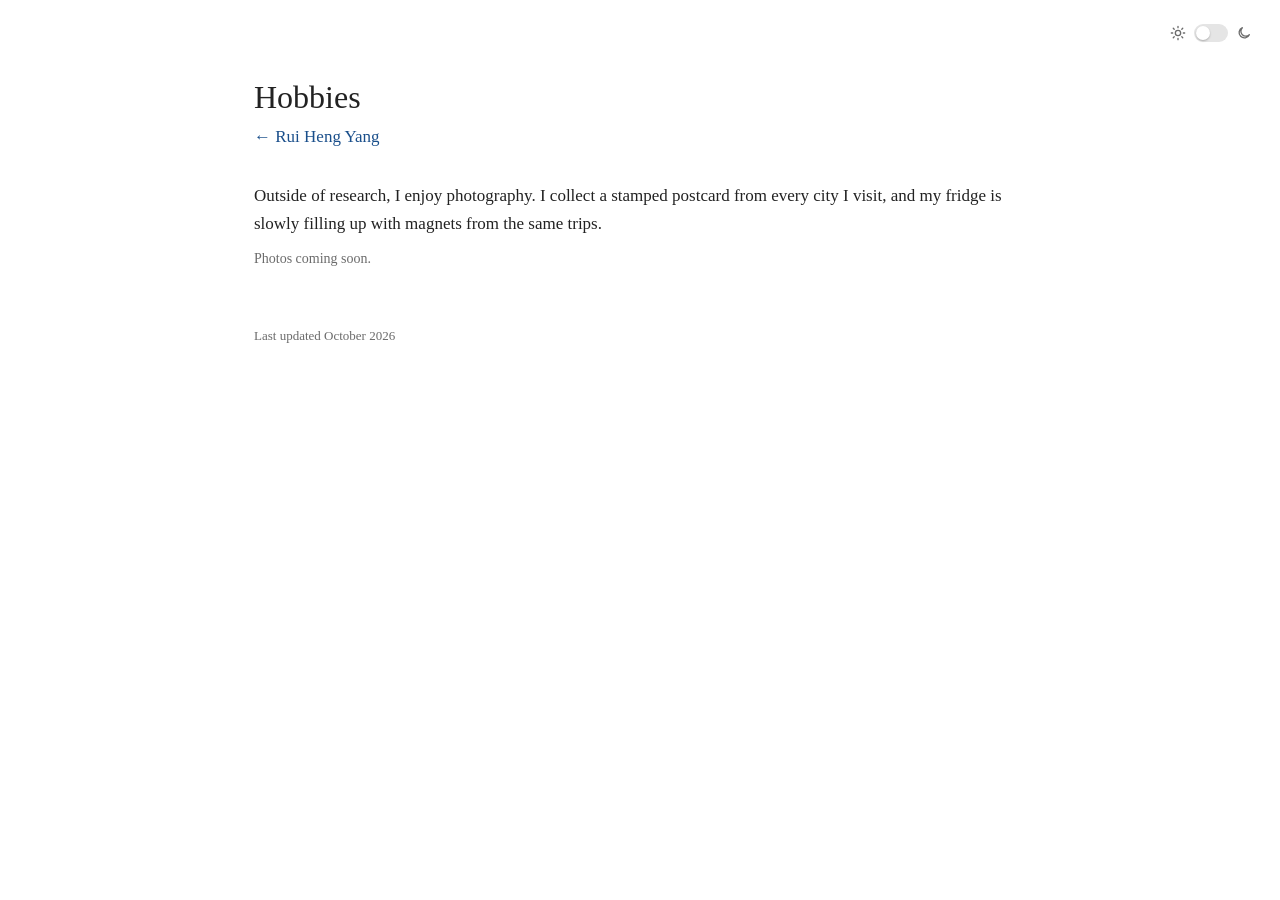
==== hobbies.html @ 36d46422 "Website: move Hobbies to its own page, linked from header" ====
<!doctype html>
<!-- Author: Rui Heng Yang -->
<html lang="en">
<head>
  <meta charset="utf-8">
  <meta name="viewport" content="width=device-width, initial-scale=1">
  <title>Hobbies · Rui Heng Yang</title>
  <meta name="description" content="Hobbies of Rui Heng Yang: photography, postcards, and fridge magnets.">
  <link rel="canonical" href="https://rhyang6.github.io/hobbies.html">
  <link rel="icon" href="assets/favicon.svg" type="image/svg+xml">
  <link rel="stylesheet" href="styles.css">
  <script>
    // Apply the saved or system theme before first paint to avoid a flash.
    (function () {
      let saved = null;
      try { saved = localStorage.getItem("theme"); } catch { /* storage blocked: use system theme */ }
      const dark = saved ? saved === "dark" : matchMedia("(prefers-color-scheme: dark)").matches;
      document.documentElement.dataset.theme = dark ? "dark" : "light";
    })();
  </script>
</head>
<body>
  <button type="button" id="theme-toggle" class="theme-toggle" role="switch" aria-label="Dark mode">
    <svg class="icon" viewBox="0 0 24 24" aria-hidden="true"><circle cx="12" cy="12" r="4"/><path d="M12 2v2M12 20v2M4.9 4.9l1.4 1.4M17.7 17.7l1.4 1.4M2 12h2M20 12h2M4.9 19.1l1.4-1.4M17.7 6.3l1.4-1.4"/></svg>
    <span class="track"><span class="knob"></span></span>
    <svg class="icon" viewBox="0 0 24 24" aria-hidden="true"><path d="M20 14.5A8 8 0 1 1 9.5 4a6.5 6.5 0 0 0 10.5 10.5z"/></svg>
  </button>
  <main>
    <header>
      <h1>Hobbies</h1>
      <p class="contact"><a href="index.html">&larr; Rui Heng Yang</a></p>
    </header>

    <section>
      <p>
        Outside of research, I enjoy photography. I collect a stamped postcard from every city I visit, and my
        fridge is slowly filling up with magnets from the same trips.
      </p>
      <p class="note">Photos coming soon.</p>
    </section>

    <footer>Last updated October 2026</footer>
  </main>
  <script>
    // Same theme switch as the main page (main.js), without the publication rendering.
    const toggle = document.querySelector("#theme-toggle");
    const label = () => { toggle.setAttribute("aria-checked", String(document.documentElement.dataset.theme === "dark")); };
    toggle.addEventListener("click", () => {
      const next = document.documentElement.dataset.theme === "dark" ? "light" : "dark";
      document.documentElement.dataset.theme = next;
      label();
      try { localStorage.setItem("theme", next); } catch { /* storage blocked: theme just won't persist */ }
    });
    label();
  </script>
</body>
</html>
---- styles.css ----
/* Author: Rui Heng Yang */
:root {
  --bg: #ffffff;
  --text: #222222;
  --muted: #6b6b6b;
  --rule: #e5e5e5;
  --link: #1a4f8b;
  --font: "Charter", "Bitstream Charter", "Sitka Text", Cambria, Georgia, serif;
}
[data-theme="dark"] { --bg: #161616; --text: #e4e4e4; --muted: #9a9a9a; --rule: #2e2e2e; --link: #8fb8e8; }

* { box-sizing: border-box; }
body { margin: 0; background: var(--bg); color: var(--text); font: 17px/1.6 var(--font); }
main { max-width: 820px; margin: 0 auto; padding: 72px 24px 48px; }
a { color: var(--link); text-decoration: none; }
a:hover { text-decoration: underline; }
p { margin: 0 0 1em; }

header { margin-bottom: 32px; }
h1 { font-size: 32px; font-weight: 400; margin: 0; }
.meta { color: var(--muted); margin: 2px 0 10px; }
.contact a { margin-right: 18px; }
.theme-toggle {
  position: fixed; top: 20px; right: 24px; display: flex; align-items: center; gap: 8px;
  background: none; border: 0; padding: 4px; cursor: pointer; color: var(--muted);
}
.theme-toggle:hover { color: var(--text); }
.theme-toggle .icon { width: 16px; height: 16px; fill: none; stroke: currentColor; stroke-width: 2; stroke-linecap: round; stroke-linejoin: round; }
.track { position: relative; width: 34px; height: 18px; border-radius: 9px; background: var(--rule); transition: background .2s; }
.knob {
  position: absolute; top: 2px; left: 2px; width: 14px; height: 14px; border-radius: 50%;
  background: var(--bg); box-shadow: 0 1px 2px rgba(0,0,0,.25); transition: transform .2s;
}
[data-theme="dark"] .track { background: var(--link); }
[data-theme="dark"] .knob { transform: translateX(16px); }

/* Sidebar: fixed section links, shown only when there is room beside the content column. */
.sidebar {
  position: fixed; top: 72px; left: max(24px, calc(50% - 410px - 200px)); width: 160px;
  display: flex; flex-direction: column; border-left: 1px solid var(--rule); font-size: 15px;
}
.sidebar a { color: var(--muted); padding: 4px 0 4px 14px; margin-left: -1px; border-left: 2px solid transparent; }
.sidebar a:hover { color: var(--text); text-decoration: none; }
.sidebar a.current { color: var(--link); border-left-color: var(--link); }
.sidebar .sidebar-name { color: var(--text); font-size: 16px; margin-bottom: 10px; }
html { scroll-behavior: smooth; }
section { scroll-margin-top: 24px; }
/* Section links under the header replace the sidebar when there is no room for it. */
.topnav { display: none; flex-wrap: wrap; gap: 4px 16px; margin-top: 14px; padding-top: 10px; border-top: 1px solid var(--rule); font-size: 15px; }
.topnav a { color: var(--muted); }
.topnav a:hover { color: var(--text); text-decoration: none; }
@media (max-width: 1260px) { .sidebar { display: none; } .topnav { display: flex; } }

h2 {
  font-size: 13px; font-weight: 600; letter-spacing: .08em; text-transform: uppercase;
  color: var(--link); margin: 48px 0 16px; padding-bottom: 6px; border-bottom: 1px solid var(--rule);
}
.note { color: var(--muted); font-size: 14px; margin-top: -6px; }

/* Selected work */
.cards { display: grid; grid-template-columns: repeat(3, 1fr); gap: 14px; }
.card {
  border: 1px solid var(--rule); border-radius: 8px; padding: 0 16px 16px; display: flex; flex-direction: column;
  overflow: hidden; transition: border-color .15s, transform .15s;
}
.card:hover { border-color: var(--link); transform: translateY(-2px); }
.card-fig {
  margin: 0 -16px 14px; height: 150px; background: #fff; border: 0; border-bottom: 1px solid var(--rule);
  display: block; width: calc(100% + 32px); padding: 10px; cursor: zoom-in; font: inherit; overflow: hidden;
}
/* Fixed pixel height: percentage heights inside a <button> do not resolve in Safari. */
.card-fig img { display: block; width: 100%; height: 129px; object-fit: contain; }
#lightbox { border: 0; padding: 36px 16px 16px; background: #fff; border-radius: 8px; max-width: 94vw; max-height: 92vh; cursor: zoom-out; }
#lightbox::backdrop { background: rgba(0, 0, 0, .7); }
#lightbox img { display: block; max-width: calc(94vw - 32px); max-height: calc(92vh - 52px); }
.lightbox-close { position: absolute; top: 6px; right: 8px; border: 0; background: none; font-size: 28px; line-height: 1; color: #555; cursor: pointer; }
.lightbox-close:hover { color: #000; }
.card-venue { font-size: 13px; color: var(--muted); margin: 0 0 4px; }
.card h3 { font-size: 18px; font-weight: 600; margin: 0 0 8px; line-height: 1.3; }
.card p { font-size: 15px; line-height: 1.5; }
.card > p:nth-of-type(2) { flex: 1; }

/* Lists */
.list { list-style: none; padding: 0; margin: 0; }
.list > li { margin-bottom: 18px; font-size: 15px; line-height: 1.5; color: var(--muted); }
.title { color: var(--text); font-weight: 600; font-size: 16px; }
.paper-link { color: inherit; }
.paper-link:hover { color: var(--link); }
.me { color: var(--text); text-decoration: underline; text-underline-offset: 2px; }
.venue { font-style: italic; }
.row { display: flex; justify-content: space-between; gap: 16px; color: var(--text); }
.dates { color: var(--muted); white-space: nowrap; }
.sub { color: var(--muted); }

@media (prefers-reduced-motion: reduce) {
  html { scroll-behavior: auto; }
  *, *::before, *::after { transition: none !important; }
  .card:hover { transform: none; }
}

footer { margin-top: 56px; font-size: 13px; color: var(--muted); }

@media (max-width: 720px) {
  main { padding-top: 40px; }
  .cards { grid-template-columns: 1fr; }
  .row { flex-direction: column; gap: 0; }
}
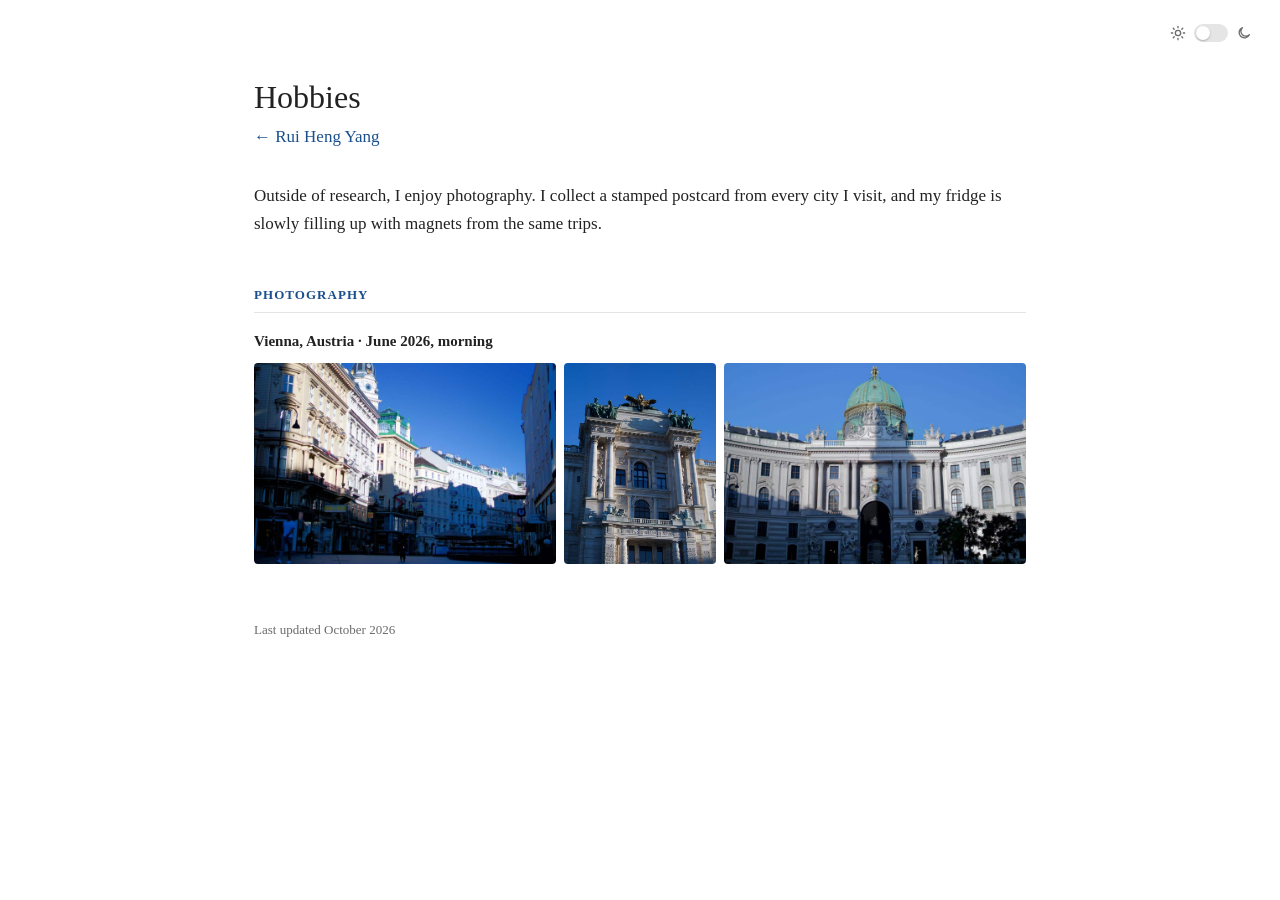
==== commit c372d2b2: "Hobbies: Vienna photos" ====
--- a/hobbies.html
+++ b/hobbies.html
@@ -36,7 +36,16 @@
         Outside of research, I enjoy photography. I collect a stamped postcard from every city I visit, and my
         fridge is slowly filling up with magnets from the same trips.
       </p>
-      <p class="note">Photos coming soon.</p>
+    </section>
+
+    <section>
+      <h2>Photography</h2>
+      <h3 class="album">Vienna, Austria · June 2026, morning</h3>
+      <div class="photo-row">
+        <a href="assets/photos/vienna-graben.jpg" target="_blank" style="flex: 1.5"><img src="assets/photos/vienna-graben.jpg" alt="Graben street in Vienna in morning light" width="1440" height="960" loading="lazy"></a>
+        <a href="assets/photos/vienna-library.jpg" target="_blank" style="flex: 0.749"><img src="assets/photos/vienna-library.jpg" alt="Statues and a gilded eagle on the Neue Burg facade" width="1079" height="1440" loading="lazy"></a>
+        <a href="assets/photos/vienna-hofburg.jpg" target="_blank" style="flex: 1.5"><img src="assets/photos/vienna-hofburg.jpg" alt="Domed Michaelertrakt entrance of the Hofburg" width="1440" height="960" loading="lazy"></a>
+      </div>
     </section>
 
     <footer>Last updated October 2026</footer>
--- a/styles.css
+++ b/styles.css
@@ -57,6 +57,16 @@
 }
 .note { color: var(--muted); font-size: 14px; margin-top: -6px; }
 
+/* Hobbies photo rows: flex-grow set to each photo's aspect ratio so all photos in a row share one height. */
+.album { font-size: 15px; font-weight: 600; margin: 0 0 10px; }
+.photo-row { display: flex; gap: 8px; margin-bottom: 28px; }
+.photo-row a { display: block; min-width: 0; }
+.photo-row img { display: block; width: 100%; height: auto; border-radius: 4px; }
+
+/* About: portrait floated beside the bio; the section clears it so the next heading starts below. */
+#about { display: flow-root; }
+.profile { float: right; width: 170px; height: auto; margin: 4px 0 12px 28px; border-radius: 6px; }
+
 /* Selected work */
 .cards { display: grid; grid-template-columns: repeat(3, 1fr); gap: 14px; }
 .card {
@@ -101,7 +111,9 @@
 footer { margin-top: 56px; font-size: 13px; color: var(--muted); }
 
 @media (max-width: 720px) {
+  .photo-row { flex-direction: column; }
   main { padding-top: 40px; }
   .cards { grid-template-columns: 1fr; }
   .row { flex-direction: column; gap: 0; }
+  .profile { width: 120px; margin-left: 18px; }
 }
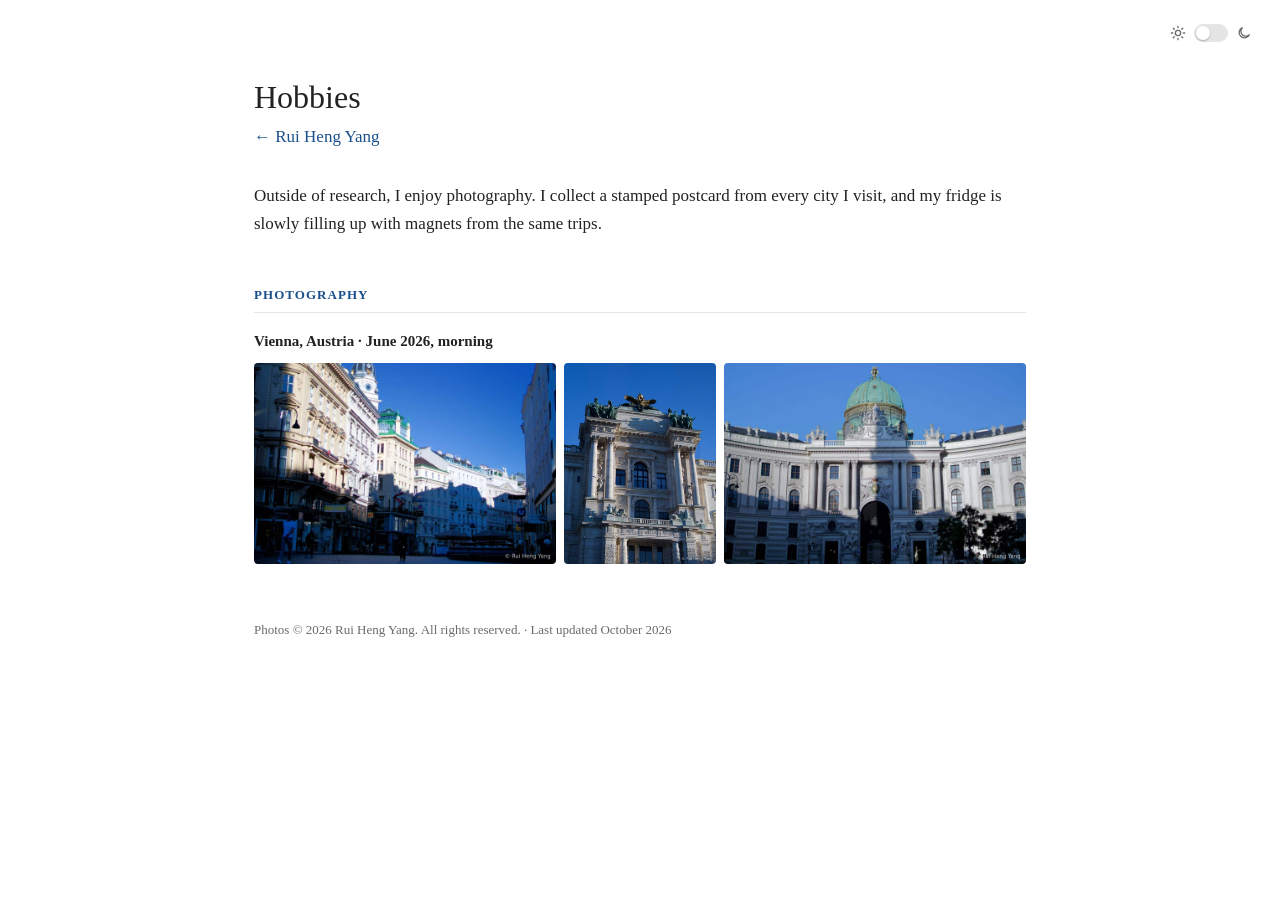
==== commit 96e80e10: "Hobbies: watermark photos, copyright notice" ====
--- a/hobbies.html
+++ b/hobbies.html
@@ -48,7 +48,7 @@
       </div>
     </section>
 
-    <footer>Last updated October 2026</footer>
+    <footer>Photos © 2026 Rui Heng Yang. All rights reserved. · Last updated October 2026</footer>
   </main>
   <script>
     // Same theme switch as the main page (main.js), without the publication rendering.
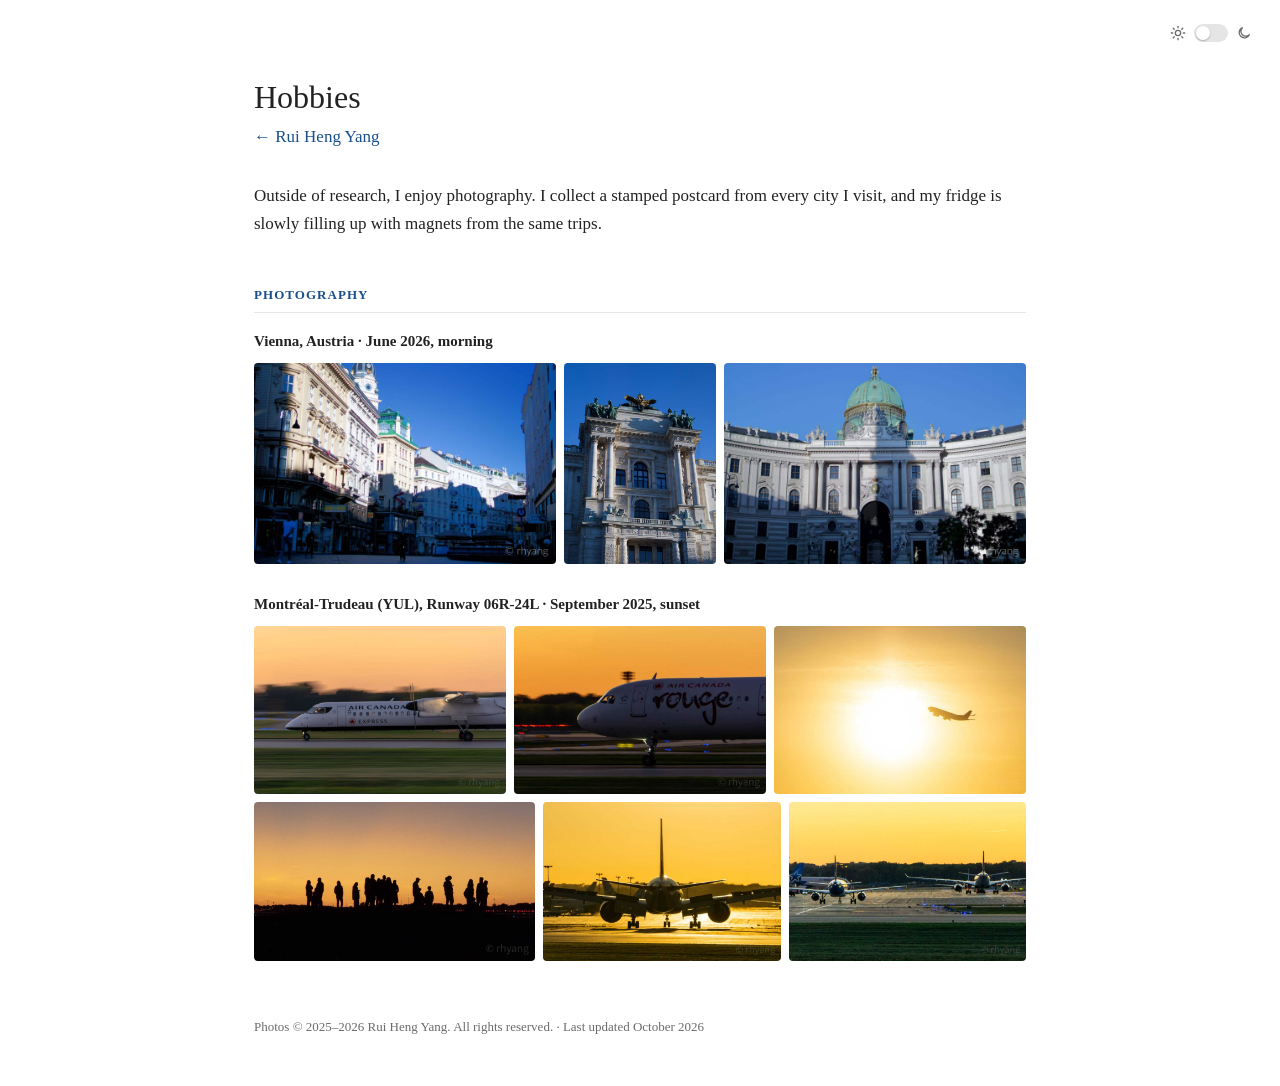
==== commit 8ca27e16: "Hobbies: Montreal YUL photos; watermark as rhyang" ====
--- a/hobbies.html
+++ b/hobbies.html
@@ -46,9 +46,21 @@
         <a href="assets/photos/vienna-library.jpg" target="_blank" style="flex: 0.749"><img src="assets/photos/vienna-library.jpg" alt="Statues and a gilded eagle on the Neue Burg facade" width="1079" height="1440" loading="lazy"></a>
         <a href="assets/photos/vienna-hofburg.jpg" target="_blank" style="flex: 1.5"><img src="assets/photos/vienna-hofburg.jpg" alt="Domed Michaelertrakt entrance of the Hofburg" width="1440" height="960" loading="lazy"></a>
       </div>
+
+      <h3 class="album">Montréal-Trudeau (YUL), Runway 06R-24L · September 2025, sunset</h3>
+      <div class="photo-row">
+        <a href="assets/photos/yul-express.jpg" target="_blank" style="flex: 1.5"><img src="assets/photos/yul-express.jpg" alt="Air Canada Express turboprop panned on the runway at sunset" width="1620" height="1080" loading="lazy"></a>
+        <a href="assets/photos/yul-rouge.jpg" target="_blank" style="flex: 1.5"><img src="assets/photos/yul-rouge.jpg" alt="Air Canada Rouge jet nose against an orange sky" width="1619" height="1080" loading="lazy"></a>
+        <a href="assets/photos/yul-takeoff.jpg" target="_blank" style="flex: 1.5"><img src="assets/photos/yul-takeoff.jpg" alt="Jet climbing past the setting sun" width="1620" height="1080" loading="lazy"></a>
+      </div>
+      <div class="photo-row">
+        <a href="assets/photos/yul-spotters.jpg" target="_blank" style="flex: 1.775"><img src="assets/photos/yul-spotters.jpg" alt="Silhouettes of plane spotters at dusk" width="1917" height="1080" loading="lazy"></a>
+        <a href="assets/photos/yul-tail.jpg" target="_blank" style="flex: 1.5"><img src="assets/photos/yul-tail.jpg" alt="Widebody jet from behind on the runway in golden light" width="1620" height="1080" loading="lazy"></a>
+        <a href="assets/photos/yul-queue.jpg" target="_blank" style="flex: 1.5"><img src="assets/photos/yul-queue.jpg" alt="Jets lined up on the taxiway at sunset" width="1619" height="1080" loading="lazy"></a>
+      </div>
     </section>
 
-    <footer>Photos © 2026 Rui Heng Yang. All rights reserved. · Last updated October 2026</footer>
+    <footer>Photos © 2025–2026 Rui Heng Yang. All rights reserved. · Last updated October 2026</footer>
   </main>
   <script>
     // Same theme switch as the main page (main.js), without the publication rendering.
--- a/styles.css
+++ b/styles.css
@@ -59,7 +59,8 @@
 
 /* Hobbies photo rows: flex-grow set to each photo's aspect ratio so all photos in a row share one height. */
 .album { font-size: 15px; font-weight: 600; margin: 0 0 10px; }
-.photo-row { display: flex; gap: 8px; margin-bottom: 28px; }
+.photo-row { display: flex; gap: 8px; margin-bottom: 8px; }
+.album:not(:first-of-type) { margin-top: 28px; }
 .photo-row a { display: block; min-width: 0; }
 .photo-row img { display: block; width: 100%; height: auto; border-radius: 4px; }
 
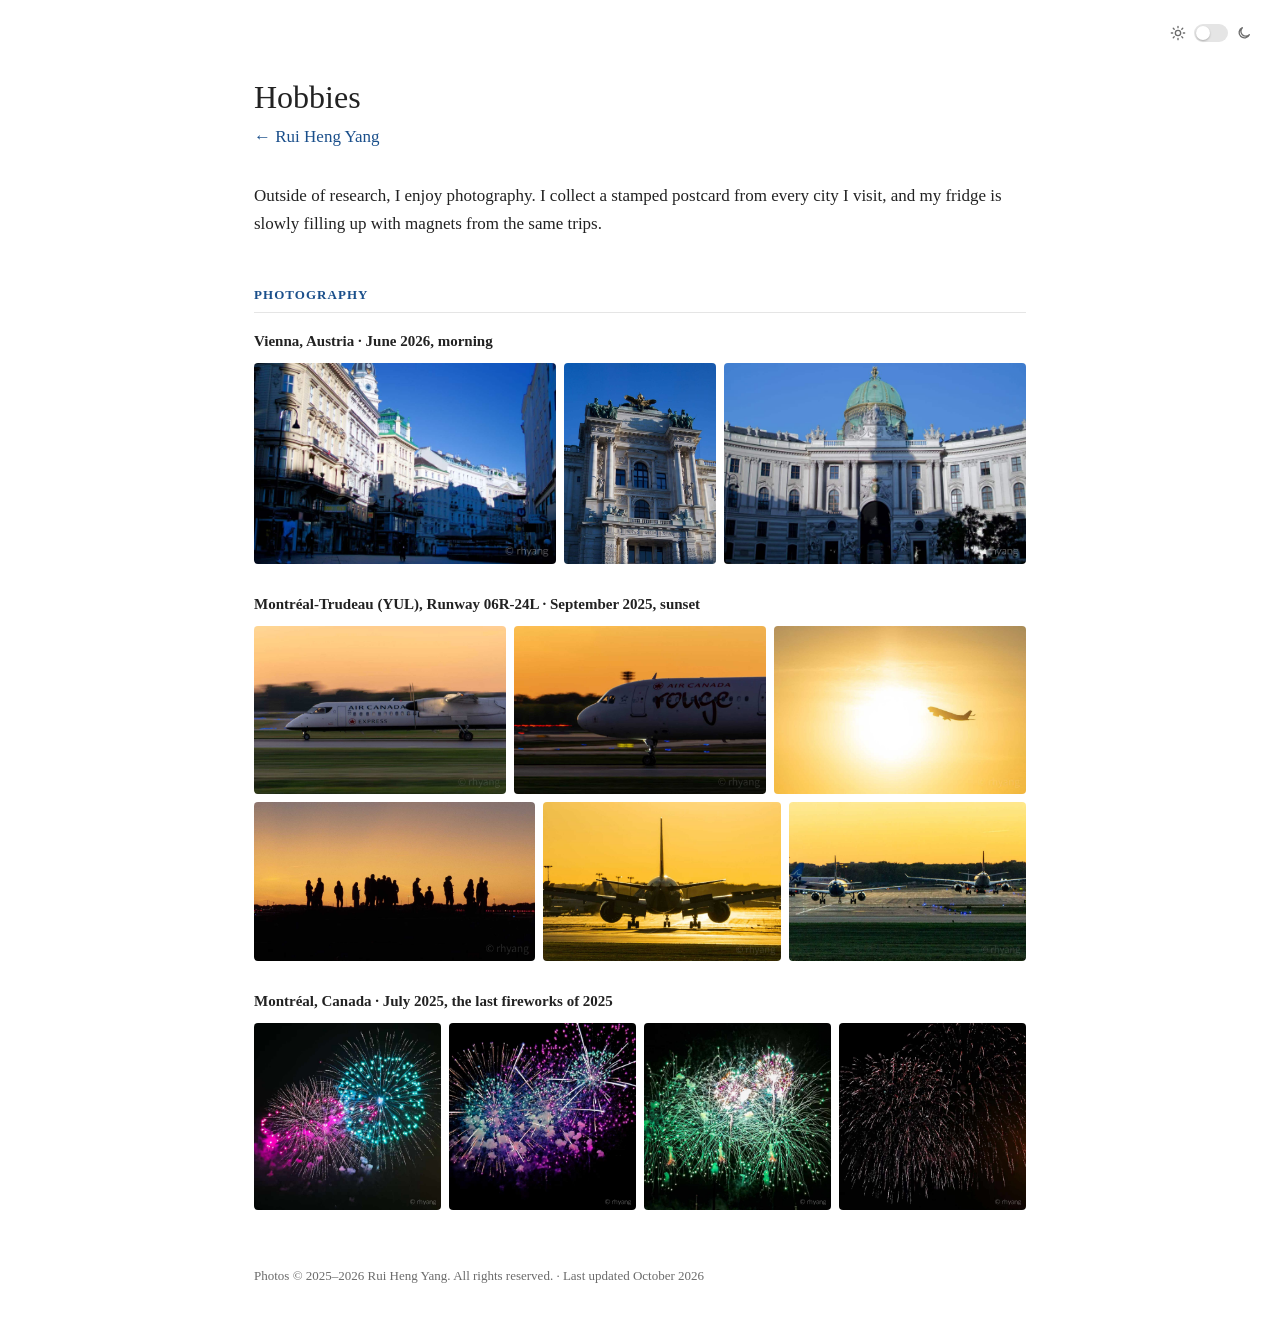
==== commit 717ecf1e: "Hobbies: Montreal fireworks photos" ====
--- a/hobbies.html
+++ b/hobbies.html
@@ -58,6 +58,14 @@
         <a href="assets/photos/yul-tail.jpg" target="_blank" style="flex: 1.5"><img src="assets/photos/yul-tail.jpg" alt="Widebody jet from behind on the runway in golden light" width="1620" height="1080" loading="lazy"></a>
         <a href="assets/photos/yul-queue.jpg" target="_blank" style="flex: 1.5"><img src="assets/photos/yul-queue.jpg" alt="Jets lined up on the taxiway at sunset" width="1619" height="1080" loading="lazy"></a>
       </div>
+
+      <h3 class="album">Montréal, Canada · July 2025, the last fireworks of 2025</h3>
+      <div class="photo-row">
+        <a href="assets/photos/mtl-fireworks-1.jpg" target="_blank" style="flex: 1"><img src="assets/photos/mtl-fireworks-1.jpg" alt="Pink and teal firework bursts" width="1080" height="1080" loading="lazy"></a>
+        <a href="assets/photos/mtl-fireworks-2.jpg" target="_blank" style="flex: 1"><img src="assets/photos/mtl-fireworks-2.jpg" alt="Purple and green fireworks with smoke" width="1080" height="1080" loading="lazy"></a>
+        <a href="assets/photos/mtl-fireworks-3.jpg" target="_blank" style="flex: 1"><img src="assets/photos/mtl-fireworks-3.jpg" alt="Green willow fireworks over the city" width="1080" height="1080" loading="lazy"></a>
+        <a href="assets/photos/mtl-fireworks-4.jpg" target="_blank" style="flex: 1"><img src="assets/photos/mtl-fireworks-4.jpg" alt="Red-gold falling sparks" width="1080" height="1080" loading="lazy"></a>
+      </div>
     </section>
 
     <footer>Photos © 2025–2026 Rui Heng Yang. All rights reserved. · Last updated October 2026</footer>
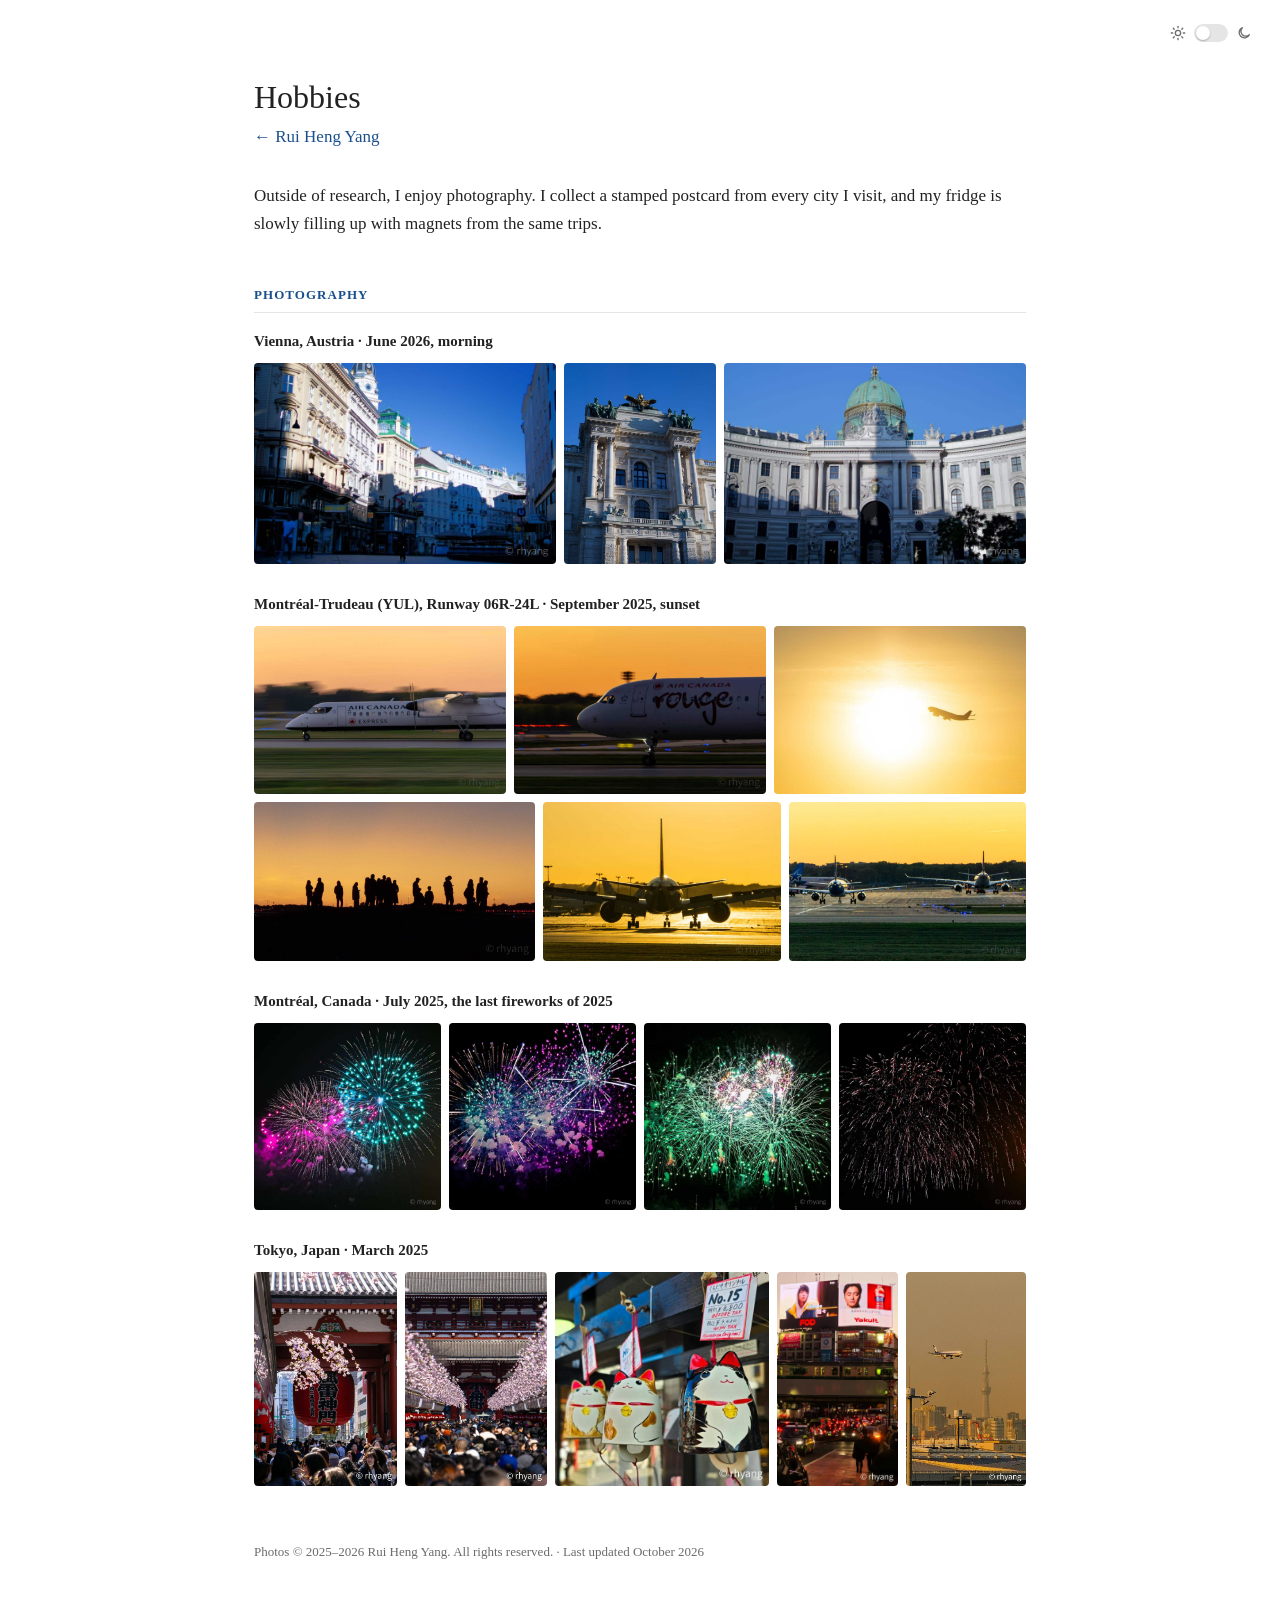
==== commit e4d41cf3: "Hobbies: Tokyo photos" ====
--- a/hobbies.html
+++ b/hobbies.html
@@ -66,6 +66,15 @@
         <a href="assets/photos/mtl-fireworks-3.jpg" target="_blank" style="flex: 1"><img src="assets/photos/mtl-fireworks-3.jpg" alt="Green willow fireworks over the city" width="1080" height="1080" loading="lazy"></a>
         <a href="assets/photos/mtl-fireworks-4.jpg" target="_blank" style="flex: 1"><img src="assets/photos/mtl-fireworks-4.jpg" alt="Red-gold falling sparks" width="1080" height="1080" loading="lazy"></a>
       </div>
+
+      <h3 class="album">Tokyo, Japan · March 2025</h3>
+      <div class="photo-row">
+        <a href="assets/photos/tokyo-kaminarimon.jpg" target="_blank" style="flex: 0.667"><img src="assets/photos/tokyo-kaminarimon.jpg" alt="Cherry blossoms in front of the Kaminarimon lantern in Asakusa" width="1080" height="1620" loading="lazy"></a>
+        <a href="assets/photos/tokyo-nakamise.jpg" target="_blank" style="flex: 0.667"><img src="assets/photos/tokyo-nakamise.jpg" alt="Crowds on Nakamise-dori under cherry blossoms, Hōzōmon gate behind" width="1080" height="1619" loading="lazy"></a>
+        <a href="assets/photos/tokyo-cat-bells.jpg" target="_blank" style="flex: 1.000"><img src="assets/photos/tokyo-cat-bells.jpg" alt="Hand-painted cat wind bells at a shop in Asakusa" width="1080" height="1080" loading="lazy"></a>
+        <a href="assets/photos/tokyo-shibuya.jpg" target="_blank" style="flex: 0.563"><img src="assets/photos/tokyo-shibuya.jpg" alt="Shibuya at dusk with billboards and a passing train" width="1080" height="1918" loading="lazy"></a>
+        <a href="assets/photos/tokyo-haneda.jpg" target="_blank" style="flex: 0.563"><img src="assets/photos/tokyo-haneda.jpg" alt="ANA jet on approach near Haneda with Tokyo Skytree behind" width="934" height="1659" loading="lazy"></a>
+      </div>
     </section>
 
     <footer>Photos © 2025–2026 Rui Heng Yang. All rights reserved. · Last updated October 2026</footer>
